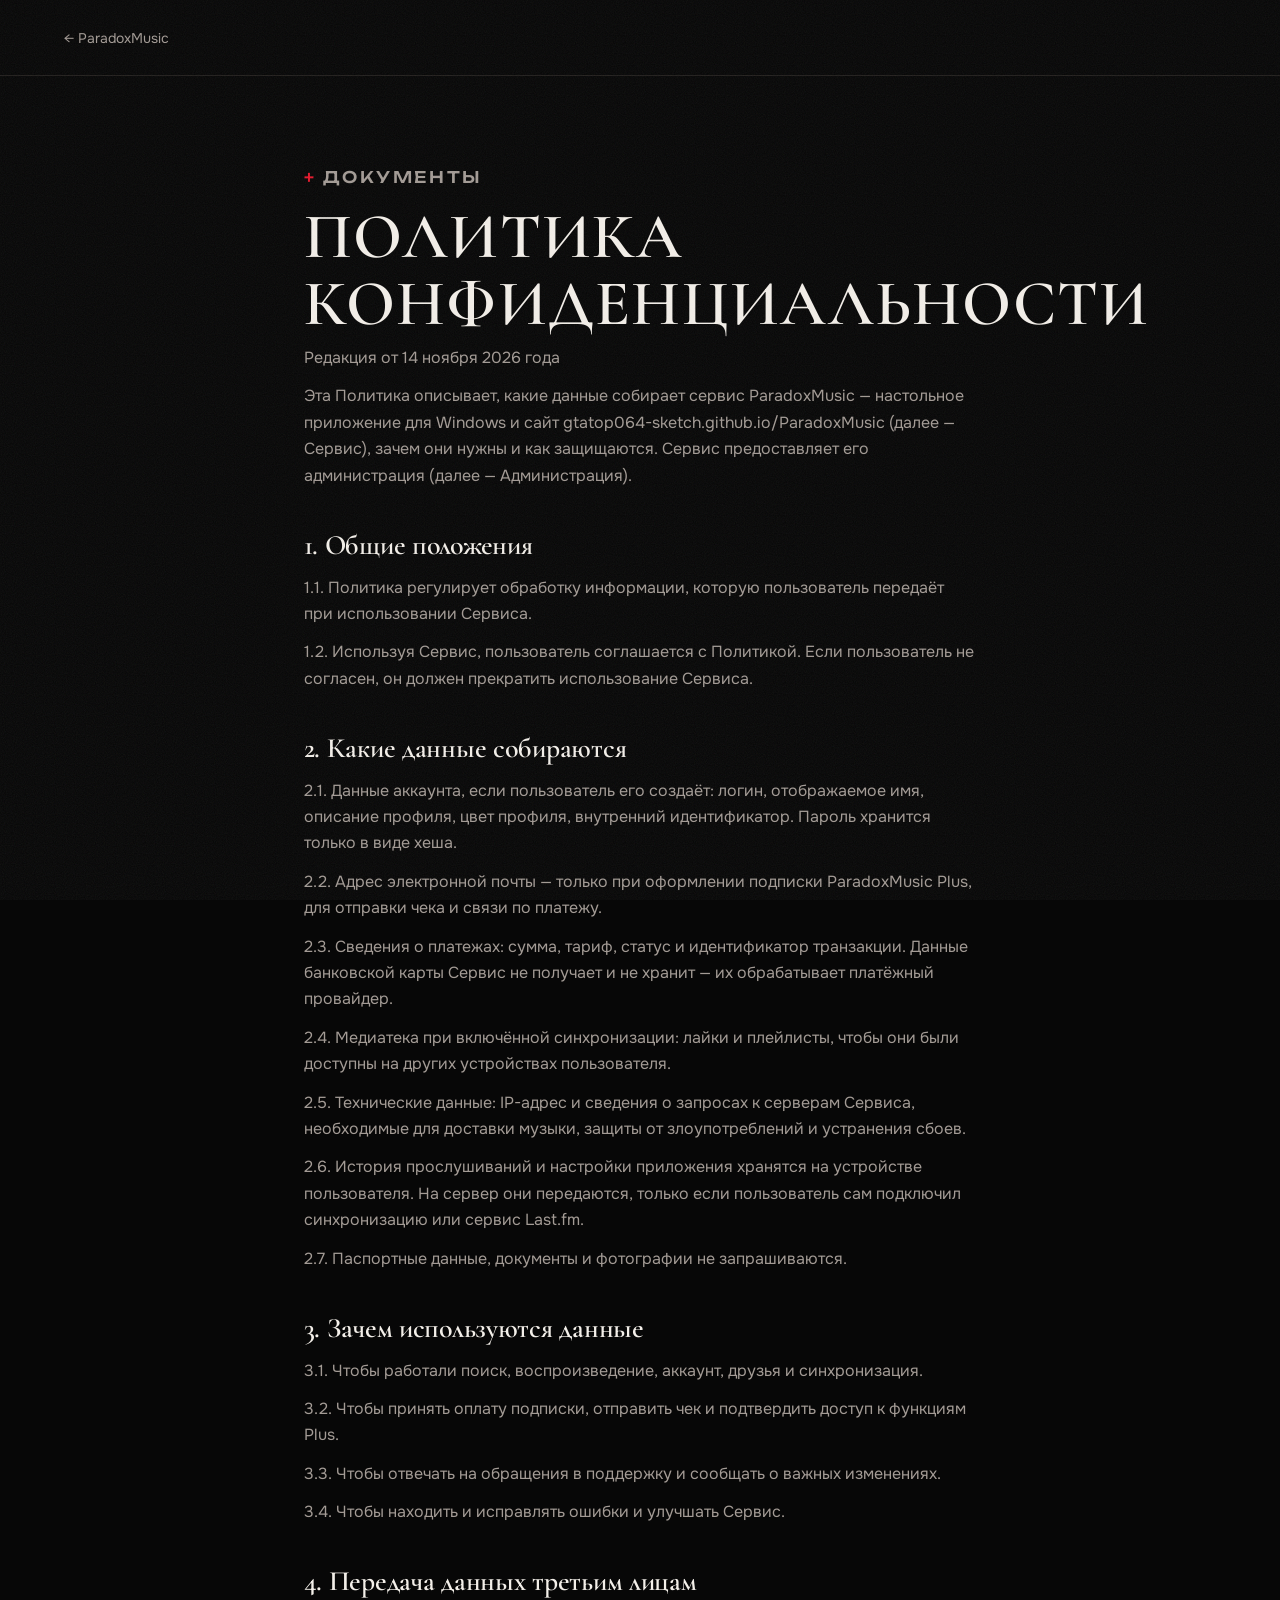
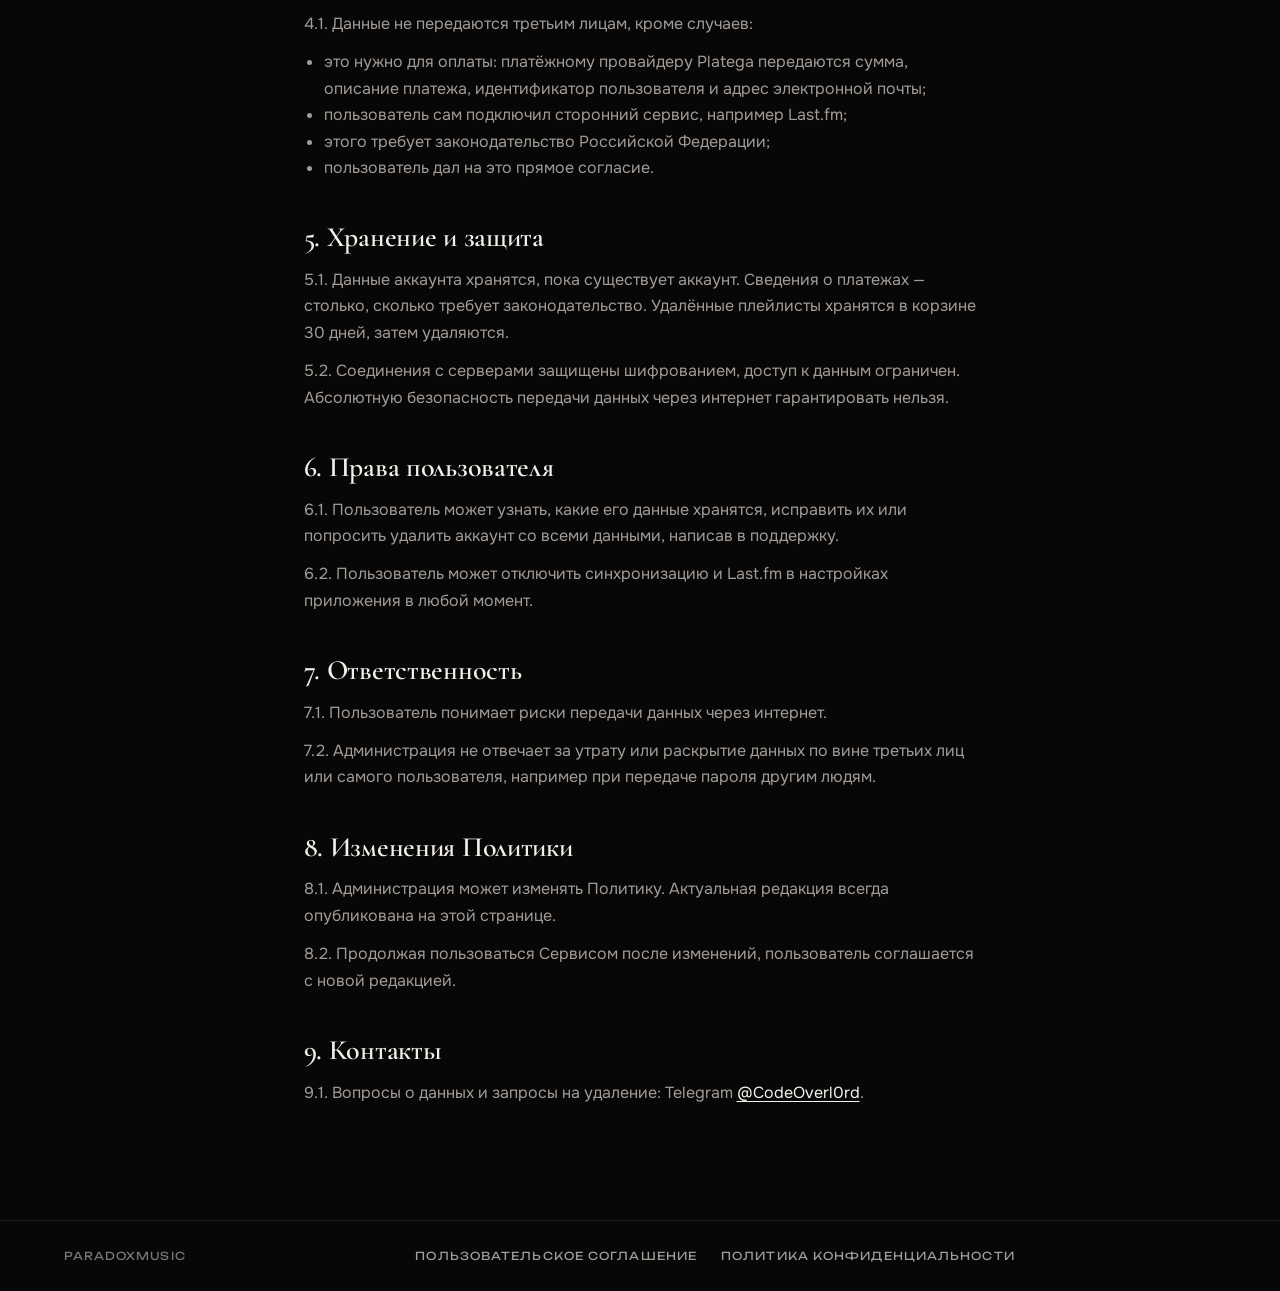
==== site/privacy.html @ 7600caf9 "Site: privacy policy" ====
<!doctype html>
<html lang="ru">
<head>
<meta charset="utf-8">
<meta name="viewport" content="width=device-width, initial-scale=1">
<title>Политика конфиденциальности — ParadoxMusic</title>
<meta name="description" content="Как ParadoxMusic собирает, использует и защищает данные пользователей.">
<link rel="icon" type="image/png" href="assets/icon-64.png">
<link rel="preconnect" href="https://fonts.googleapis.com">
<link rel="preconnect" href="https://fonts.gstatic.com" crossorigin>
<link href="https://fonts.googleapis.com/css2?family=Cormorant+Garamond:wght@500;600&family=Onest:wght@400;500&family=Unbounded:wght@400;500&display=swap" rel="stylesheet">
<link rel="stylesheet" href="styles.css">
</head>
<body class="doc-page">
  <header class="doc-top"><div class="wrap"><a href="./" class="doc-home">← ParadoxMusic</a></div></header>
  <main class="wrap doc">
    <p class="kicker">Документы</p>
    <h1>Политика конфиденциальности</h1>
    <p class="doc-date">Редакция от 14 ноября 2026 года</p>

    <p>Эта Политика описывает, какие данные собирает сервис ParadoxMusic — настольное приложение для Windows и сайт gtatop064-sketch.github.io/ParadoxMusic (далее — Сервис), зачем они нужны и как защищаются. Сервис предоставляет его администрация (далее — Администрация).</p>

    <h2>1. Общие положения</h2>
    <p>1.1. Политика регулирует обработку информации, которую пользователь передаёт при использовании Сервиса.</p>
    <p>1.2. Используя Сервис, пользователь соглашается с Политикой. Если пользователь не согласен, он должен прекратить использование Сервиса.</p>

    <h2>2. Какие данные собираются</h2>
    <p>2.1. Данные аккаунта, если пользователь его создаёт: логин, отображаемое имя, описание профиля, цвет профиля, внутренний идентификатор. Пароль хранится только в виде хеша.</p>
    <p>2.2. Адрес электронной почты — только при оформлении подписки ParadoxMusic Plus, для отправки чека и связи по платежу.</p>
    <p>2.3. Сведения о платежах: сумма, тариф, статус и идентификатор транзакции. Данные банковской карты Сервис не получает и не хранит — их обрабатывает платёжный провайдер.</p>
    <p>2.4. Медиатека при включённой синхронизации: лайки и плейлисты, чтобы они были доступны на других устройствах пользователя.</p>
    <p>2.5. Технические данные: IP-адрес и сведения о запросах к серверам Сервиса, необходимые для доставки музыки, защиты от злоупотреблений и устранения сбоев.</p>
    <p>2.6. История прослушиваний и настройки приложения хранятся на устройстве пользователя. На сервер они передаются, только если пользователь сам подключил синхронизацию или сервис Last.fm.</p>
    <p>2.7. Паспортные данные, документы и фотографии не запрашиваются.</p>

    <h2>3. Зачем используются данные</h2>
    <p>3.1. Чтобы работали поиск, воспроизведение, аккаунт, друзья и синхронизация.</p>
    <p>3.2. Чтобы принять оплату подписки, отправить чек и подтвердить доступ к функциям Plus.</p>
    <p>3.3. Чтобы отвечать на обращения в поддержку и сообщать о важных изменениях.</p>
    <p>3.4. Чтобы находить и исправлять ошибки и улучшать Сервис.</p>

    <h2>4. Передача данных третьим лицам</h2>
    <p>4.1. Данные не передаются третьим лицам, кроме случаев:</p>
    <ul>
      <li>это нужно для оплаты: платёжному провайдеру Platega передаются сумма, описание платежа, идентификатор пользователя и адрес электронной почты;</li>
      <li>пользователь сам подключил сторонний сервис, например Last.fm;</li>
      <li>этого требует законодательство Российской Федерации;</li>
      <li>пользователь дал на это прямое согласие.</li>
    </ul>

    <h2>5. Хранение и защита</h2>
    <p>5.1. Данные аккаунта хранятся, пока существует аккаунт. Сведения о платежах — столько, сколько требует законодательство. Удалённые плейлисты хранятся в корзине 30 дней, затем удаляются.</p>
    <p>5.2. Соединения с серверами защищены шифрованием, доступ к данным ограничен. Абсолютную безопасность передачи данных через интернет гарантировать нельзя.</p>

    <h2>6. Права пользователя</h2>
    <p>6.1. Пользователь может узнать, какие его данные хранятся, исправить их или попросить удалить аккаунт со всеми данными, написав в поддержку.</p>
    <p>6.2. Пользователь может отключить синхронизацию и Last.fm в настройках приложения в любой момент.</p>

    <h2>7. Ответственность</h2>
    <p>7.1. Пользователь понимает риски передачи данных через интернет.</p>
    <p>7.2. Администрация не отвечает за утрату или раскрытие данных по вине третьих лиц или самого пользователя, например при передаче пароля другим людям.</p>

    <h2>8. Изменения Политики</h2>
    <p>8.1. Администрация может изменять Политику. Актуальная редакция всегда опубликована на этой странице.</p>
    <p>8.2. Продолжая пользоваться Сервисом после изменений, пользователь соглашается с новой редакцией.</p>

    <h2>9. Контакты</h2>
    <p>9.1. Вопросы о данных и запросы на удаление: Telegram <a href="https://t.me/CodeOverl0rd">@CodeOverl0rd</a>.</p>
  </main>
  <footer class="footer"><div class="wrap footer-row"><span>ParadoxMusic</span><span class="footer-links"><a href="terms.html">Пользовательское соглашение</a><a href="privacy.html">Политика конфиденциальности</a></span></div></footer>
</body>
</html>
---- site/styles.css ----
/* ParadoxMusic site. Palette, type and motion follow the approved reference:
   near-black with film grain, warm cream, deep red; serif display, wide caps labels. */
:root {
  --bg: #070707;
  --panel: #111010;
  --panel2: #1a1817;
  --line: #221f1d;
  --fg: #f3efe9;
  --muted: #a39b95;
  --faint: #7d7671;
  --red: #e3172b;
  --red2: #ff3341;
  --red-deep: #8f0c19;
  --paper: #ecebe8;
  --ink: #0d0d0d;
  --ink-muted: #4b4744;
  --serif: "Cormorant Garamond", "Times New Roman", serif;
  --wide: "Unbounded", Arial, sans-serif;
  --body: "Onest", system-ui, sans-serif;
  --gut: clamp(16px, 3.4vw, 48px);
  --ease-out: cubic-bezier(0.23, 1, 0.32, 1);
}

* { box-sizing: border-box; }
html { scroll-behavior: smooth; scroll-padding-top: 72px; }
body {
  margin: 0;
  background: var(--bg);
  color: var(--fg);
  font: 400 17px/1.6 var(--body);
  -webkit-font-smoothing: antialiased;
  overflow-x: clip;
}
body::after {
  content: "";
  position: fixed;
  inset: 0;
  pointer-events: none;
  z-index: 400;
  opacity: 0.07;
  background-image: url("data:image/svg+xml,%3Csvg xmlns='http://www.w3.org/2000/svg' width='160' height='160'%3E%3Cfilter id='n'%3E%3CfeTurbulence type='fractalNoise' baseFrequency='.9' numOctaves='3' stitchTiles='stitch'/%3E%3C/filter%3E%3Crect width='100%25' height='100%25' filter='url(%23n)'/%3E%3C/svg%3E");
}
img, video { display: block; max-width: 100%; height: auto; }
a { color: inherit; }
code { font-size: 0.88em; background: var(--panel2); padding: 2px 6px; border-radius: 4px; word-break: break-all; }
:focus-visible { outline: 2px solid var(--red2); outline-offset: 3px; border-radius: 4px; }

.wrap { width: 100%; max-width: 1240px; margin: 0 auto; padding: 0 var(--gut); }
.skip { position: absolute; left: -999px; top: 8px; background: var(--fg); color: var(--ink); padding: 8px 12px; z-index: 500; }
.skip:focus { left: 8px; }

.kicker {
  font: 500 11px/1.4 var(--wide);
  text-transform: uppercase;
  letter-spacing: 0.16em;
  color: var(--muted);
  margin: 0 0 20px;
}
.kicker::before { content: "+ "; color: var(--red); }

h1, h2, h3 { font-family: var(--serif); font-weight: 500; margin: 0; }
h1 {
  font-size: clamp(42px, 6vw, 84px);
  line-height: 0.98;
  text-transform: uppercase;
  letter-spacing: 0.02em;
  max-width: 11ch;
}
h2 { font-size: clamp(38px, 5.6vw, 76px); line-height: 1; letter-spacing: -0.01em; font-weight: 600; }
h3 { font-size: 28px; line-height: 1.1; font-weight: 600; }

/* Buttons */
.btn {
  display: inline-flex; align-items: center; justify-content: center; gap: 10px;
  min-height: 48px; padding: 0 28px; border-radius: 999px;
  font: 500 12px/1 var(--wide); text-transform: uppercase; letter-spacing: 0.12em;
  text-decoration: none; cursor: pointer; border: 0;
  transition: background-color 160ms ease, color 160ms ease, border-color 160ms ease, transform 160ms var(--ease-out);
}
.btn:active { transform: scale(0.97); }
.btn-red { background: var(--red); color: #fff; }
.btn-red:hover { background: var(--red2); }
.btn-cream { background: var(--fg); color: var(--ink); }
.btn-cream:hover { background: #fff; }
.btn-ghost { border: 1px solid rgb(243 239 233 / 0.35); color: var(--fg); }
.btn-ghost:hover { border-color: var(--fg); }
.btn-small { min-height: 36px; padding: 0 18px; font-size: 11px; }
.btn-big { min-height: 60px; padding: 0 40px; font-size: 13px; }

/* Nav */
.nav {
  position: fixed; top: 0; left: 0; right: 0; z-index: 60;
  background: linear-gradient(rgb(7 7 7 / 0.75), rgb(7 7 7 / 0));
}
.nav-row { display: flex; align-items: center; gap: 24px; height: 68px; }
.brand { display: flex; align-items: center; gap: 10px; text-decoration: none; font: 500 13px var(--wide); letter-spacing: 0.06em; }
.brand img { border-radius: 7px; }
.nav nav { display: flex; gap: 28px; margin-left: auto; }
.nav nav a { font: 400 11px var(--wide); text-transform: uppercase; letter-spacing: 0.14em; color: var(--muted); text-decoration: none; transition: color 160ms ease; }
.nav nav a:hover { color: var(--fg); }

/* Intro loader */
div.intro { display: none; }
html.intro .intro, html.intro-short .intro { display: block; position: fixed; inset: 0; z-index: 300; background: var(--bg); }
html.intro-done .intro { display: none; }
html.intro:not(.intro-done) body, html.intro-short:not(.intro-done) body { overflow: hidden; }
html.intro-short .ld { display: none; }
.intro.burning { background: transparent; }
.intro.fade { opacity: 0; transition: opacity 400ms ease; }
.intro-gl { position: absolute; inset: 0; width: 100%; height: 100%; }
.ld { position: absolute; inset: 0; display: grid; place-items: center; transition: opacity 300ms ease; }
.intro.counted .ld, .intro.burning .ld { opacity: 0; }
.ld-word {
  position: absolute; top: 50%; left: 50%; transform: translate(-50%, -100%); margin: 0;
  font: 500 clamp(56px, 13vw, 200px)/1 var(--wide); text-transform: uppercase; letter-spacing: -0.02em; color: var(--fg); white-space: nowrap;
}
.ld-disc { position: relative; width: clamp(150px, 18vw, 220px); aspect-ratio: 1; margin-top: clamp(140px, 22vw, 300px); display: grid; place-items: center; }
.ld-disc svg { position: absolute; inset: 0; animation: spin 1.8s linear infinite; }
.ld-vinyl { fill: #0d0d0d; stroke: #3c3835; stroke-width: 1; }
.ld-groove { fill: none; stroke: #1f1d1c; stroke-width: 1; }
.ld-label { fill: var(--red); }
.ld-shine { fill: none; stroke: rgb(243 239 233 / 0.35); stroke-width: 1.5; }
.ld-n { position: relative; font: italic 600 46px/1 var(--serif); color: #fff; }
.ld-pc { position: absolute; right: 18%; bottom: 22%; font: 500 11px var(--wide); color: var(--fg); }
.ld-meta { position: absolute; right: var(--gut); top: 58%; margin: 0; text-align: right; font: 400 10px/1.8 var(--wide); letter-spacing: 0.14em; text-transform: uppercase; color: var(--muted); }
@keyframes spin { to { transform: rotate(360deg); } }

/* Hero: tall sticky scene when the WebGL ribbon runs, a plain first screen otherwise. */
.hero { position: relative; background: radial-gradient(120% 90% at 70% 40%, #7a0814 0%, #2a0206 55%, var(--bg) 100%); }
.hero-stick { position: relative; min-height: 100svh; display: flex; align-items: flex-end; overflow: hidden; }
.hero-gl { position: absolute; inset: 0; width: 100%; height: 100%; z-index: 1; touch-action: pan-y; }
.hero-copy { position: relative; z-index: 2; padding-top: 120px; padding-bottom: clamp(48px, 8vh, 96px); pointer-events: none; }
.hero-copy a, .hero-copy button { pointer-events: auto; }
.lead { color: rgb(243 239 233 / 0.82); max-width: 470px; margin: 24px 0 32px; font-size: 18px; }
.actions { display: flex; flex-wrap: wrap; gap: 12px; }
.release-meta { margin: 20px 0 0; font: 400 11px/1.6 var(--wide); letter-spacing: 0.1em; text-transform: uppercase; color: var(--faint); }
.hero .release-meta { color: rgb(243 239 233 / 0.6); }
.hero-fallback { margin: 48px 0 0; max-width: 760px; }
.hero-fallback img { border-radius: 12px; box-shadow: 0 24px 60px rgb(0 0 0 / 0.5); }
.hero-under { display: none; }
.hero-hint { display: none; }
html.fx-hero .hero { height: 230vh; background: var(--bg); }
html.fx-hero .hero-stick { position: sticky; top: 0; height: 100vh; height: 100svh; }
html.fx-hero .hero-fallback { display: none; }
html.fx-hero .hero-under {
  display: grid; place-content: center; text-align: center; position: absolute; inset: 0; z-index: 0; opacity: 0;
  padding: 0 var(--gut);
}
.hero-under-title { margin: 0; font: 600 clamp(56px, 11vw, 168px)/0.95 var(--serif); letter-spacing: -0.02em; }
html.fx-hero .hero-hint {
  display: block; position: absolute; right: var(--gut); bottom: clamp(48px, 8vh, 96px); z-index: 2; margin: 0; text-align: right;
  font: 400 10px/1.8 var(--wide); letter-spacing: 0.14em; text-transform: uppercase; color: rgb(243 239 233 / 0.6);
}

/* Strip */
.strip { position: relative; z-index: 2; background: var(--bg); border-top: 1px solid var(--line); border-bottom: 1px solid var(--line); }
.strip-row { display: grid; grid-template-columns: repeat(3, 1fr); }
.strip p { margin: 0; padding: 28px 24px 28px 0; display: flex; align-items: baseline; gap: 16px; }
.strip p + p { padding-left: 24px; border-left: 1px solid var(--line); }
.strip b { font: 600 44px/1 var(--serif); white-space: nowrap; }
.strip span { color: var(--muted); font-size: 15px; line-height: 1.4; }

/* Feature sections with app videos */
.feature { padding: clamp(72px, 10vw, 136px) 0; border-bottom: 1px solid var(--line); }
.feature-grid { display: grid; grid-template-columns: minmax(0, 0.7fr) minmax(0, 1.3fr); gap: clamp(32px, 5vw, 72px); align-items: center; }
.feature-flip .feature-grid { grid-template-columns: minmax(0, 1.3fr) minmax(0, 0.7fr); }
.feature-flip .feature-copy { order: 2; }
.feature-copy h2 { font-size: clamp(34px, 3.9vw, 56px); overflow-wrap: break-word; hyphens: auto; }
.feature-copy p:not(.kicker) { color: var(--muted); max-width: 440px; margin: 24px 0 0; }
.feature-video {
  margin: 0; border-radius: 16px; overflow: hidden; background: #000;
  box-shadow: 0 0 0 1px rgb(243 239 233 / 0.08), 0 30px 80px rgb(0 0 0 / 0.55);
  aspect-ratio: 16 / 10;
}
.feature-video video { width: 100%; height: 100%; object-fit: cover; }
.feature:nth-of-type(odd) .feature-video { box-shadow: 0 0 0 1px rgb(227 23 43 / 0.35), 0 30px 80px rgb(0 0 0 / 0.55); }

/* Flame wave scene */
.surge { position: relative; }
.surge-stick { position: relative; min-height: 70vh; display: grid; place-items: center; overflow: hidden; text-align: center; }
.surge-gl { position: absolute; inset: 0; width: 100%; height: 100%; }
.surge-text { position: relative; z-index: 1; padding: 0 var(--gut); }
.surge-text h2 { font-size: clamp(48px, 9vw, 140px); }
.surge-flash { display: none; }
html.fx-surge .surge { height: 300vh; }
html.fx-surge .surge-stick { position: sticky; top: 0; height: 100vh; height: 100svh; }
html.fx-surge .surge-text { opacity: 0; }
html.fx-surge .surge-flash { display: block; position: absolute; inset: 0; z-index: 2; background: var(--paper); opacity: 0; pointer-events: none; }

/* Paper section */
.paper { background: var(--paper); color: var(--ink); padding: clamp(72px, 10vw, 136px) 0; }
.paper .kicker { color: var(--ink-muted); }
.sec-head { margin-bottom: clamp(40px, 6vw, 72px); max-width: 880px; }
.inside { list-style: none; margin: 0; padding: 0; display: grid; grid-template-columns: repeat(2, 1fr); column-gap: 48px; border-top: 1px solid #cfcbc6; }
.inside li { display: flex; gap: 24px; align-items: baseline; padding: 22px 0; border-bottom: 1px solid #cfcbc6; font: 600 clamp(22px, 2.2vw, 28px)/1.2 var(--serif); }
.num { font: 500 11px var(--wide); letter-spacing: 0.12em; color: var(--red2); flex: none; }
.paper .num { color: #b8101f; }

/* Burnt joins between sections */
.burn { position: relative; z-index: 5; height: 0; pointer-events: none; }
.burn.on { height: 220px; margin: -110px 0; }
.burn canvas { position: absolute; inset: 0; width: 100%; height: 100%; }

/* Download */
.sec { padding: clamp(72px, 10vw, 136px) 0; }
.dl-card {
  display: flex; justify-content: space-between; align-items: center; gap: 32px; flex-wrap: wrap;
  padding: clamp(24px, 4vw, 48px); border: 1px solid var(--line); border-radius: 20px; background: var(--panel);
  margin-bottom: clamp(48px, 7vw, 88px);
}
.dl-card h3 { font-size: clamp(40px, 5vw, 64px); }
.dl-file { color: var(--muted); margin: 16px 0 0; max-width: 520px; }
.steps { list-style: none; margin: 0; padding: 0; display: grid; grid-template-columns: repeat(4, 1fr); gap: 24px; }
.steps li { padding-top: 24px; border-top: 1px solid #3c3835; }
.steps .num { display: block; font: 600 64px/1 var(--serif); color: var(--fg); letter-spacing: 0; }
.steps h3 { margin: 20px 0 12px; font-size: 26px; }
.steps p { margin: 0; color: var(--muted); font-size: 15px; }

/* FAQ */
.faq-sec { border-top: 1px solid var(--line); }
.faq-grid { display: grid; grid-template-columns: 1fr 1.4fr; gap: clamp(32px, 6vw, 96px); align-items: start; }
.faq-grid .sec-head { margin-bottom: 0; }
.faq { border-top: 1px solid var(--line); }
.faq details { border-bottom: 1px solid var(--line); }
.faq summary { list-style: none; cursor: pointer; display: flex; justify-content: space-between; gap: 16px; padding: 22px 0; font: 600 24px/1.25 var(--serif); }
.faq summary::-webkit-details-marker { display: none; }
.faq summary::after { content: "+"; font: 400 22px var(--body); color: var(--red2); transition: transform 200ms var(--ease-out); }
.faq details[open] summary::after { transform: rotate(45deg); }
.faq details p { margin: 0 0 24px; color: var(--muted); max-width: 640px; }

/* Final: red stage */
.final { padding: clamp(120px, 16vw, 220px) 0; text-align: center; background: linear-gradient(170deg, var(--red) 0%, var(--red-deep) 100%); }
.final .kicker { color: rgb(255 255 255 / 0.8); }
.final .kicker::before { color: #fff; }
.final-inner { display: flex; flex-direction: column; align-items: center; }
.final h2 { font-size: clamp(52px, 10vw, 150px); margin-bottom: 48px; }
.final .release-meta { color: rgb(255 255 255 / 0.75); }

.footer { border-top: 1px solid var(--line); padding: 28px 0; }
.footer-row { display: flex; flex-wrap: wrap; gap: 12px 28px; font: 400 11px var(--wide); letter-spacing: 0.1em; text-transform: uppercase; color: var(--faint); }
.footer-row span { margin-right: auto; }
.footer a { text-decoration: none; color: var(--muted); }
.footer a:hover { color: var(--fg); }

/* Reveal on scroll */
.js .reveal { opacity: 0; transform: translateY(16px); transition: opacity 600ms var(--ease-out), transform 600ms var(--ease-out); }
.js .reveal.in { opacity: 1; transform: none; }

@media (max-width: 1024px) {
  .steps { grid-template-columns: repeat(2, 1fr); gap: 32px 24px; }
}
@media (max-width: 860px) {
  .nav nav { display: none; }
  .nav-row > .btn { margin-left: auto; }
  .feature-grid, .feature-flip .feature-grid, .faq-grid { grid-template-columns: 1fr; }
  .feature-flip .feature-copy { order: 0; }
  .strip-row, .inside { grid-template-columns: 1fr; }
  .strip p, .strip p + p { padding: 20px 0; border-left: 0; }
  .strip p + p { border-top: 1px solid var(--line); }
  html.fx-hero .hero-hint { display: none; }
}
@media (max-width: 560px) {
  body { font-size: 16px; }
  .steps { grid-template-columns: 1fr; }
  .actions .btn { width: 100%; }
  .brand span { display: none; }
  .ld-meta { display: none; }
}
@media (prefers-reduced-motion: reduce) {
  html { scroll-behavior: auto; }
  .js .reveal, .js .reveal.in { opacity: 1; transform: none; transition: none; }
  .btn { transition: none; }
  .ld-disc svg { animation: none; }
}

/* Plus pricing */
.plus-lead { margin: 20px 0 0; color: var(--muted); max-width: 640px; font-size: 17px; }
.plans { display: grid; grid-template-columns: repeat(3, 1fr); gap: 16px; }
.plan { position: relative; display: flex; flex-direction: column; gap: 8px; padding: 32px 28px 28px; background: var(--panel); border: 1px solid var(--line); border-radius: 20px; }
.plan-best { border-color: var(--red); }
.plan h3 { margin: 0; font-size: 26px; }
.plan-badge { position: absolute; top: 20px; right: 20px; margin: 0; padding: 4px 10px; border-radius: 999px; background: rgb(227 23 43 / 0.14); color: #ff8a95; font-size: 12px; }
.plan-price { margin: 12px 0 0; font: 500 18px/1 var(--wide); color: var(--muted); }
.plan-price span { font: 600 64px/1 var(--serif); color: var(--fg); margin-right: 4px; font-variant-numeric: tabular-nums; }
.plan-note { margin: 0 0 20px; color: var(--faint); font-size: 14px; }
.plan .btn { margin-top: auto; width: 100%; }
.plan-fine { margin: 24px 0 0; color: var(--faint); font-size: 13px; }
.pay-dialog { max-width: min(440px, calc(100vw - 32px)); padding: 32px; border: 1px solid var(--line); border-radius: 20px; background: var(--panel); color: var(--fg); }
.pay-dialog::backdrop { background: rgb(0 0 0 / 0.6); }
.pay-dialog[open] { animation: pay-in 220ms var(--ease-out, ease-out); }
.pay-dialog h3 { margin: 8px 0 12px; font-size: 28px; }
.pay-dialog p { color: var(--muted); }
.pay-dialog .btn { margin-top: 12px; }
@keyframes pay-in { from { opacity: 0; transform: translateY(8px) scale(0.98); } }
@media (prefers-reduced-motion: reduce) { .pay-dialog[open] { animation: none; } }
@media (max-width: 860px) { .plans { grid-template-columns: 1fr; } }
button.btn { border: 0; font-family: inherit; cursor: pointer; }
button.btn-ghost { background: transparent; border: 1px solid rgb(243 239 233 / 0.35); color: var(--fg); }

/* Footer links and document pages */
.footer-links { display: flex; flex-wrap: wrap; gap: 8px 24px; justify-content: flex-end; }
.plan-fine a, .faq a, .doc a { color: var(--fg); text-decoration: underline; text-underline-offset: 3px; }
.doc-page { background: var(--bg); color: var(--fg); }
.doc-top { padding: 24px 0; border-bottom: 1px solid var(--line); }
.doc-home { color: var(--muted); text-decoration: none; font-size: 14px; }
.doc-home:hover { color: var(--fg); }
.doc { max-width: 760px; padding-top: clamp(40px, 7vw, 88px); padding-bottom: clamp(56px, 8vw, 104px); }
.doc h1 { margin: 12px 0 8px; font: 600 clamp(40px, 6vw, 64px)/1.05 var(--serif); }
.doc-date { margin: 0 0 40px; color: var(--faint); font-size: 14px; }
.doc h2 { margin: 40px 0 12px; font: 600 28px/1.2 var(--serif); }
.doc p, .doc li { color: var(--muted); font-size: 16px; line-height: 1.65; }
.doc p { margin: 0 0 12px; }
.doc ul { margin: 0 0 12px; padding-left: 20px; }
@media (max-width: 640px) { .footer-links { justify-content: flex-start; } }
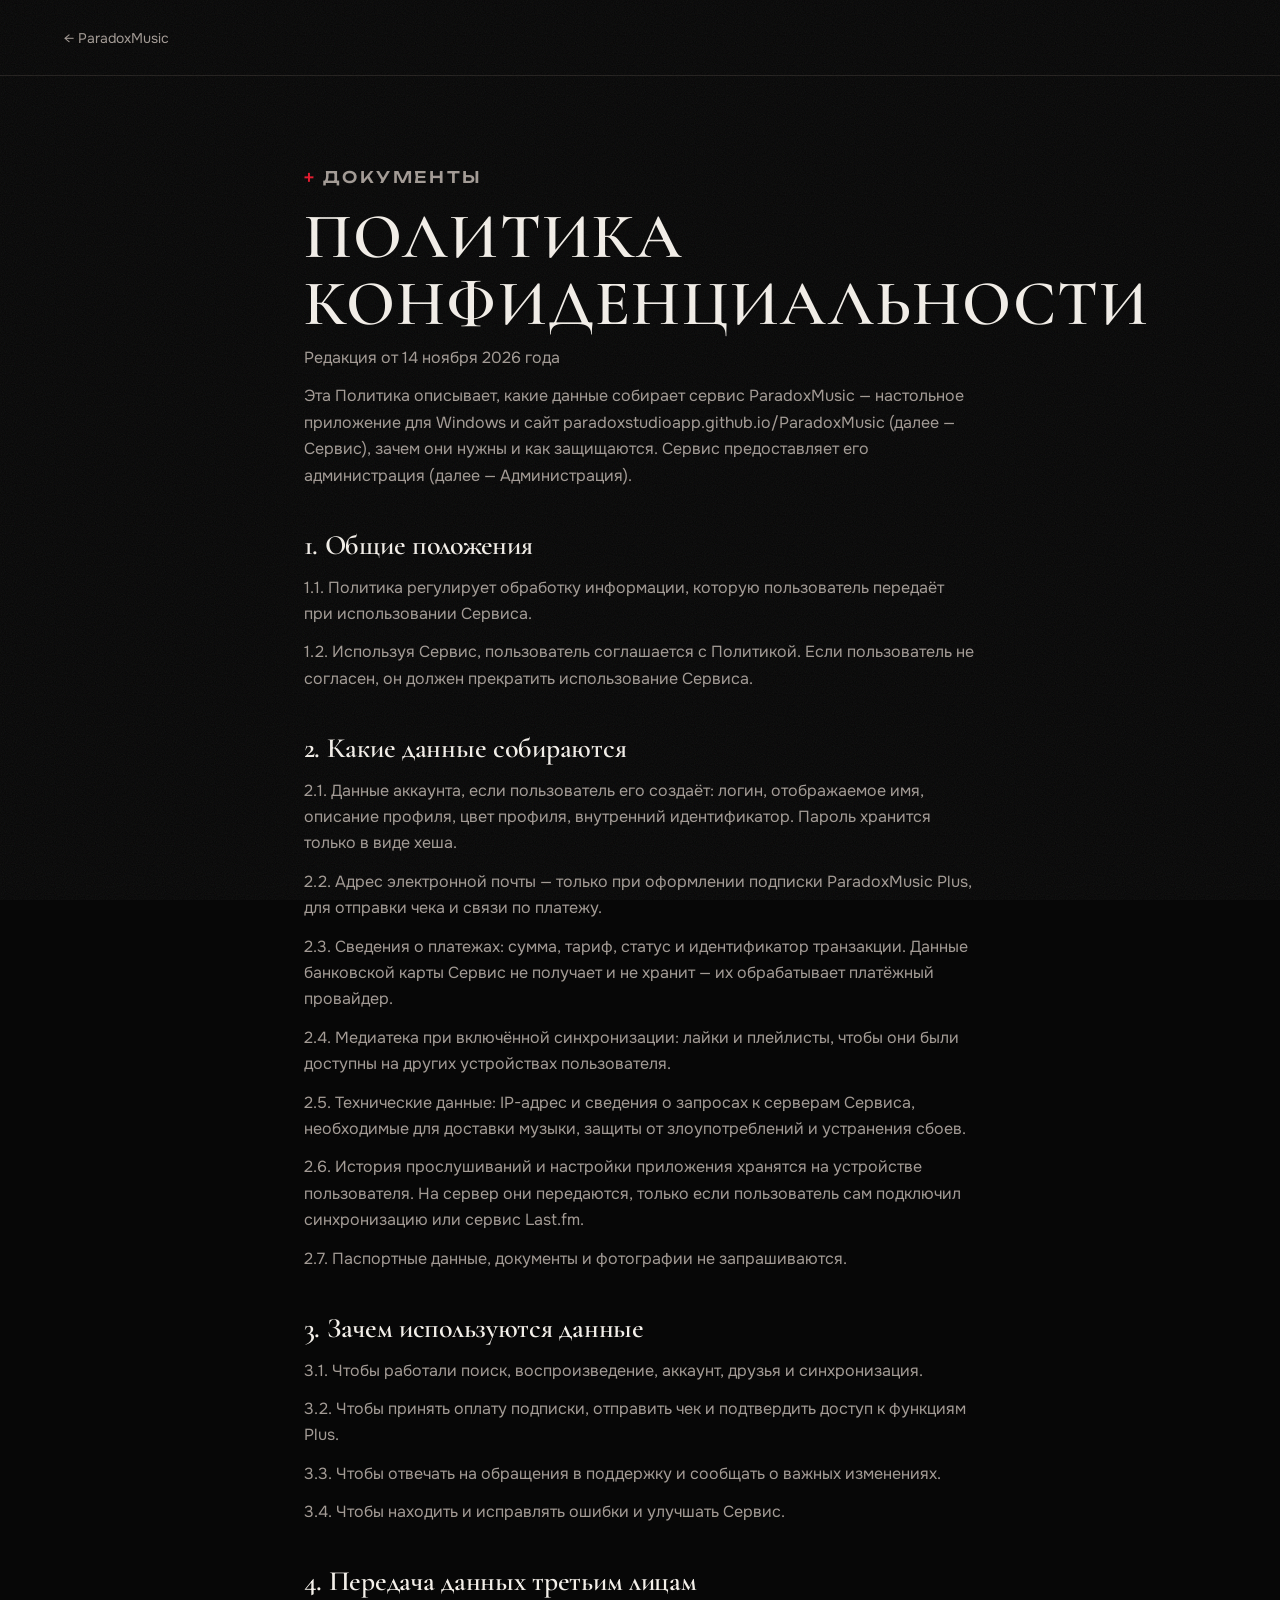
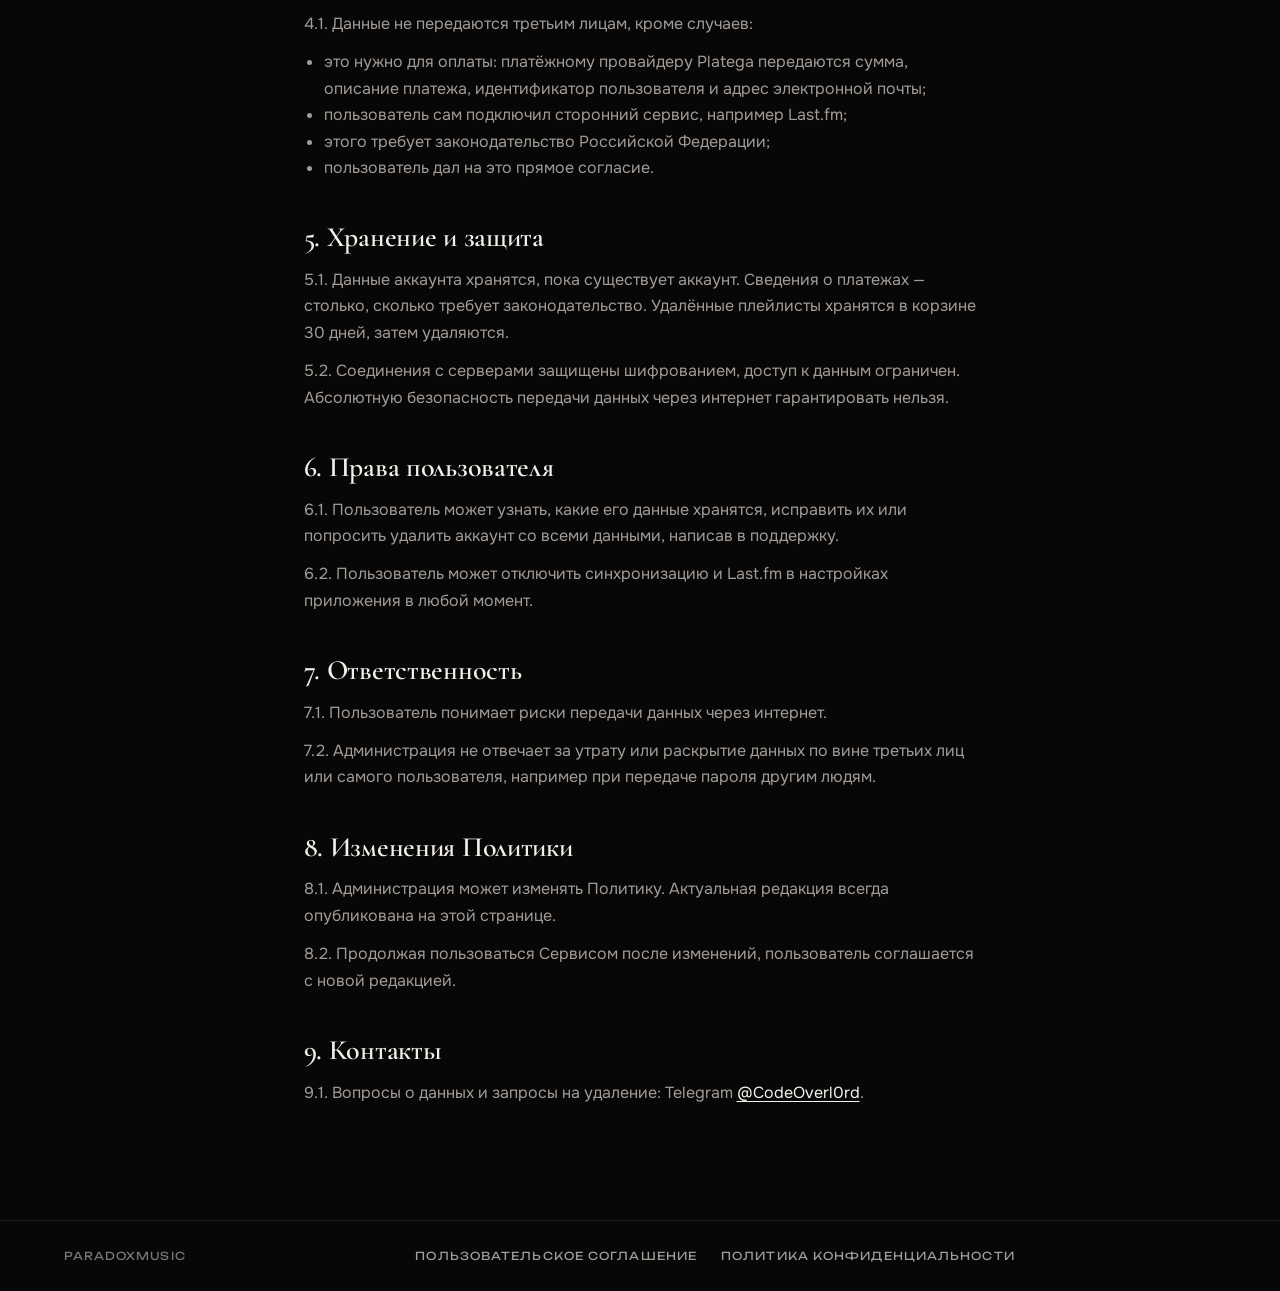
==== commit 2b7e7e4c: "Site: privacy policy with new site address" ====
--- a/site/privacy.html
+++ b/site/privacy.html
@@ -18,7 +18,7 @@
     <h1>Политика конфиденциальности</h1>
     <p class="doc-date">Редакция от 14 ноября 2026 года</p>
 
-    <p>Эта Политика описывает, какие данные собирает сервис ParadoxMusic — настольное приложение для Windows и сайт gtatop064-sketch.github.io/ParadoxMusic (далее — Сервис), зачем они нужны и как защищаются. Сервис предоставляет его администрация (далее — Администрация).</p>
+    <p>Эта Политика описывает, какие данные собирает сервис ParadoxMusic — настольное приложение для Windows и сайт paradoxstudioapp.github.io/ParadoxMusic (далее — Сервис), зачем они нужны и как защищаются. Сервис предоставляет его администрация (далее — Администрация).</p>
 
     <h2>1. Общие положения</h2>
     <p>1.1. Политика регулирует обработку информации, которую пользователь передаёт при использовании Сервиса.</p>
